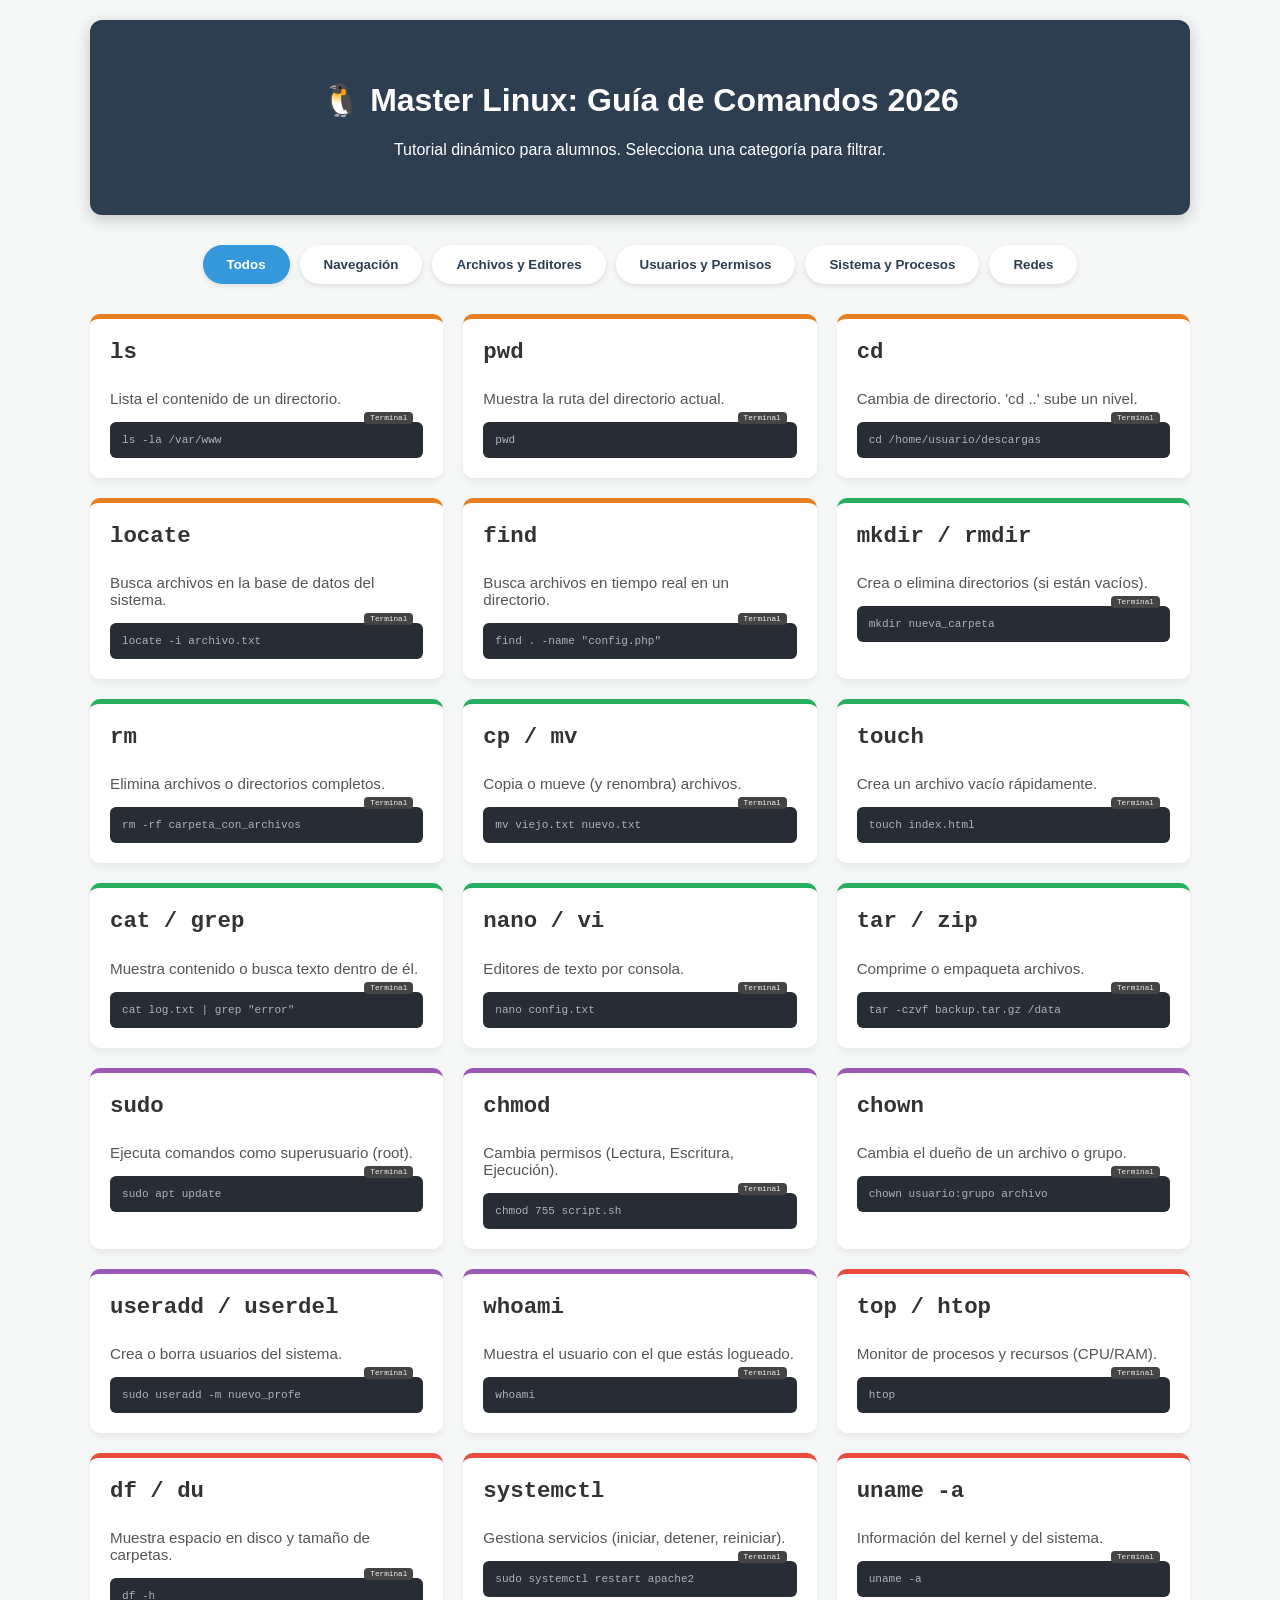
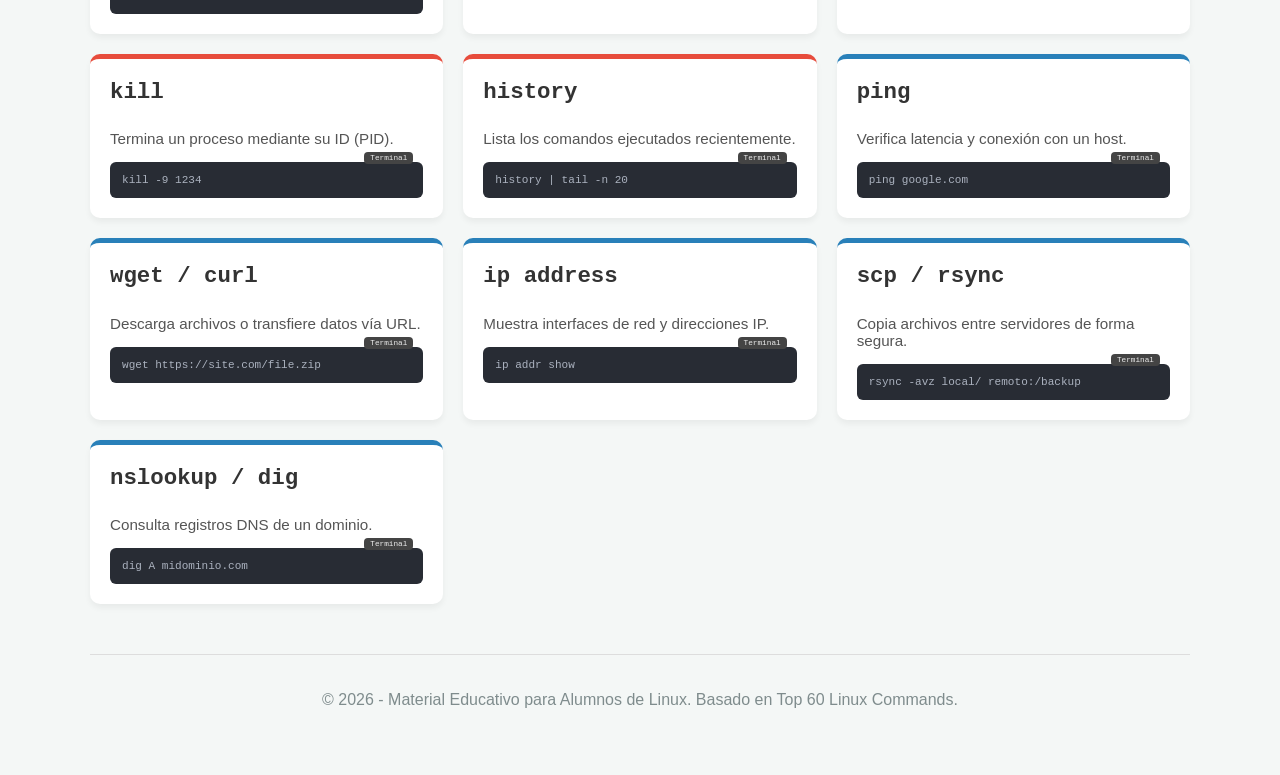
==== linux.html @ 154cc835 "subo manual de linux" ====
<!DOCTYPE html>
<html lang="es">
<head>
    <meta charset="UTF-8">
    <meta name="viewport" content="width=device-width, initial-scale=1.0">
    <title>Guía Completa: 60 Comandos Linux</title>
    <style>
        :root {
            --primary: #2c3e50;
            --accent: #3498db;
            --bg: #f4f7f6;
            --white: #ffffff;
            --code-bg: #282c34;
            --nav-color: #e67e22;
            --file-color: #27ae60;
            --user-color: #9b59b6;
            --sys-color: #e74c3c;
            --net-color: #2980b9;
        }

        body { font-family: 'Segoe UI', sans-serif; background-color: var(--bg); margin: 0; padding: 20px; color: #333; }
        .container { max-width: 1100px; margin: 0 auto; }
        
        header { 
            text-align: center; 
            padding: 40px 20px; 
            background: var(--primary); 
            color: white; 
            border-radius: 12px; 
            margin-bottom: 30px;
            box-shadow: 0 4px 15px rgba(0,0,0,0.2);
        }

        /* Navegación de Filtros */
        .category-nav { 
            display: flex; 
            flex-wrap: wrap; 
            gap: 10px; 
            justify-content: center; 
            margin-bottom: 30px; 
            position: sticky;
            top: 10px;
            z-index: 100;
        }
        
        .btn-tab {
            padding: 12px 24px;
            border: none;
            background: white;
            color: var(--primary);
            border-radius: 50px;
            cursor: pointer;
            font-weight: bold;
            box-shadow: 0 2px 5px rgba(0,0,0,0.1);
            transition: all 0.3s ease;
        }

        .btn-tab:hover { transform: translateY(-2px); box-shadow: 0 4px 8px rgba(0,0,0,0.15); }
        .btn-tab.active { background: var(--accent); color: white; }

        /* Grid de Comandos */
        .command-grid { 
            display: grid; 
            grid-template-columns: repeat(auto-fill, minmax(320px, 1fr)); 
            gap: 20px; 
        }
        
        .command-card {
            background: white;
            padding: 20px;
            border-radius: 10px;
            box-shadow: 0 4px 6px rgba(0,0,0,0.05);
            transition: all 0.3s ease;
            display: flex;
            flex-direction: column;
            border-top: 5px solid #ccc;
        }

        /* Colores por categoría */
        .command-card.nav { border-top-color: var(--nav-color); }
        .command-card.file { border-top-color: var(--file-color); }
        .command-card.user { border-top-color: var(--user-color); }
        .command-card.sys { border-top-color: var(--sys-color); }
        .command-card.net { border-top-color: var(--net-color); }

        .command-card h3 { margin: 0 0 10px 0; font-family: 'Courier New', monospace; font-size: 1.4em; }
        .desc { font-size: 0.95em; margin-bottom: 15px; color: #555; }
        .syntax { background: var(--code-bg); color: #abb2bf; padding: 12px; border-radius: 6px; font-size: 0.85em; font-family: monospace; position: relative; }
        .syntax::before { content: "Terminal"; position: absolute; top: -10px; right: 10px; background: #444; color: #eee; font-size: 0.7em; padding: 2px 6px; border-radius: 4px; }
        
        footer { text-align: center; margin-top: 50px; padding: 20px; color: #7f8c8d; border-top: 1px solid #ddd; }
    </style>
</head>
<body>

<div class="container">
    <header>
        <h1>🐧 Master Linux: Guía de Comandos 2026</h1>
        <p>Tutorial dinámico para alumnos. Selecciona una categoría para filtrar.</p>
    </header>

    <div class="category-nav" id="filter-buttons">
        <button class="btn-tab active" onclick="filterSelection('all')">Todos</button>
        <button class="btn-tab" onclick="filterSelection('nav')">Navegación</button>
        <button class="btn-tab" onclick="filterSelection('file')">Archivos y Editores</button>
        <button class="btn-tab" onclick="filterSelection('user')">Usuarios y Permisos</button>
        <button class="btn-tab" onclick="filterSelection('sys')">Sistema y Procesos</button>
        <button class="btn-tab" onclick="filterSelection('net')">Redes</button>
    </div>

    <div class="command-grid" id="commands">
        <div class="command-card nav">
            <h3>ls</h3>
            <p class="desc">Lista el contenido de un directorio.</p>
            <div class="syntax">ls -la /var/www</div>
        </div>
        <div class="command-card nav">
            <h3>pwd</h3>
            <p class="desc">Muestra la ruta del directorio actual.</p>
            <div class="syntax">pwd</div>
        </div>
        <div class="command-card nav">
            <h3>cd</h3>
            <p class="desc">Cambia de directorio. 'cd ..' sube un nivel.</p>
            <div class="syntax">cd /home/usuario/descargas</div>
        </div>
        <div class="command-card nav">
            <h3>locate</h3>
            <p class="desc">Busca archivos en la base de datos del sistema.</p>
            <div class="syntax">locate -i archivo.txt</div>
        </div>
        <div class="command-card nav">
            <h3>find</h3>
            <p class="desc">Busca archivos en tiempo real en un directorio.</p>
            <div class="syntax">find . -name "config.php"</div>
        </div>

        <div class="command-card file">
            <h3>mkdir / rmdir</h3>
            <p class="desc">Crea o elimina directorios (si están vacíos).</p>
            <div class="syntax">mkdir nueva_carpeta</div>
        </div>
        <div class="command-card file">
            <h3>rm</h3>
            <p class="desc">Elimina archivos o directorios completos.</p>
            <div class="syntax">rm -rf carpeta_con_archivos</div>
        </div>
        <div class="command-card file">
            <h3>cp / mv</h3>
            <p class="desc">Copia o mueve (y renombra) archivos.</p>
            <div class="syntax">mv viejo.txt nuevo.txt</div>
        </div>
        <div class="command-card file">
            <h3>touch</h3>
            <p class="desc">Crea un archivo vacío rápidamente.</p>
            <div class="syntax">touch index.html</div>
        </div>
        <div class="command-card file">
            <h3>cat / grep</h3>
            <p class="desc">Muestra contenido o busca texto dentro de él.</p>
            <div class="syntax">cat log.txt | grep "error"</div>
        </div>
        <div class="command-card file">
            <h3>nano / vi</h3>
            <p class="desc">Editores de texto por consola.</p>
            <div class="syntax">nano config.txt</div>
        </div>
        <div class="command-card file">
            <h3>tar / zip</h3>
            <p class="desc">Comprime o empaqueta archivos.</p>
            <div class="syntax">tar -czvf backup.tar.gz /data</div>
        </div>

        <div class="command-card user">
            <h3>sudo</h3>
            <p class="desc">Ejecuta comandos como superusuario (root).</p>
            <div class="syntax">sudo apt update</div>
        </div>
        <div class="command-card user">
            <h3>chmod</h3>
            <p class="desc">Cambia permisos (Lectura, Escritura, Ejecución).</p>
            <div class="syntax">chmod 755 script.sh</div>
        </div>
        <div class="command-card user">
            <h3>chown</h3>
            <p class="desc">Cambia el dueño de un archivo o grupo.</p>
            <div class="syntax">chown usuario:grupo archivo</div>
        </div>
        <div class="command-card user">
            <h3>useradd / userdel</h3>
            <p class="desc">Crea o borra usuarios del sistema.</p>
            <div class="syntax">sudo useradd -m nuevo_profe</div>
        </div>
        <div class="command-card user">
            <h3>whoami</h3>
            <p class="desc">Muestra el usuario con el que estás logueado.</p>
            <div class="syntax">whoami</div>
        </div>

        <div class="command-card sys">
            <h3>top / htop</h3>
            <p class="desc">Monitor de procesos y recursos (CPU/RAM).</p>
            <div class="syntax">htop</div>
        </div>
        <div class="command-card sys">
            <h3>df / du</h3>
            <p class="desc">Muestra espacio en disco y tamaño de carpetas.</p>
            <div class="syntax">df -h</div>
        </div>
        <div class="command-card sys">
            <h3>systemctl</h3>
            <p class="desc">Gestiona servicios (iniciar, detener, reiniciar).</p>
            <div class="syntax">sudo systemctl restart apache2</div>
        </div>
        <div class="command-card sys">
            <h3>uname -a</h3>
            <p class="desc">Información del kernel y del sistema.</p>
            <div class="syntax">uname -a</div>
        </div>
        <div class="command-card sys">
            <h3>kill</h3>
            <p class="desc">Termina un proceso mediante su ID (PID).</p>
            <div class="syntax">kill -9 1234</div>
        </div>
        <div class="command-card sys">
            <h3>history</h3>
            <p class="desc">Lista los comandos ejecutados recientemente.</p>
            <div class="syntax">history | tail -n 20</div>
        </div>

        <div class="command-card net">
            <h3>ping</h3>
            <p class="desc">Verifica latencia y conexión con un host.</p>
            <div class="syntax">ping google.com</div>
        </div>
        <div class="command-card net">
            <h3>wget / curl</h3>
            <p class="desc">Descarga archivos o transfiere datos vía URL.</p>
            <div class="syntax">wget https://site.com/file.zip</div>
        </div>
        <div class="command-card net">
            <h3>ip address</h3>
            <p class="desc">Muestra interfaces de red y direcciones IP.</p>
            <div class="syntax">ip addr show</div>
        </div>
        <div class="command-card net">
            <h3>scp / rsync</h3>
            <p class="desc">Copia archivos entre servidores de forma segura.</p>
            <div class="syntax">rsync -avz local/ remoto:/backup</div>
        </div>
        <div class="command-card net">
            <h3>nslookup / dig</h3>
            <p class="desc">Consulta registros DNS de un dominio.</p>
            <div class="syntax">dig A midominio.com</div>
        </div>
    </div>

    <footer>
        <p>&copy; 2026 - Material Educativo para Alumnos de Linux. Basado en Top 60 Linux Commands.</p>
    </footer>
</div>

<script>
    function filterSelection(category) {
        const cards = document.getElementsByClassName("command-card");
        const buttons = document.getElementsByClassName("btn-tab");
        
        // Actualizar botón activo
        for (let btn of buttons) {
            btn.classList.remove("active");
            // Comprobación simple para asignar 'active'
            if (category === 'all' && btn.innerText === 'Todos') btn.classList.add("active");
            if (btn.getAttribute('onclick').includes(category)) btn.classList.add("active");
        }

        // Filtrar tarjetas con animación suave
        for (let card of cards) {
            if (category === "all" || card.classList.contains(category)) {
                card.style.display = "flex";
                setTimeout(() => { card.style.opacity = "1"; }, 10);
            } else {
                card.style.opacity = "0";
                card.style.display = "none";
            }
        }
    }
</script>

</body>
</html>
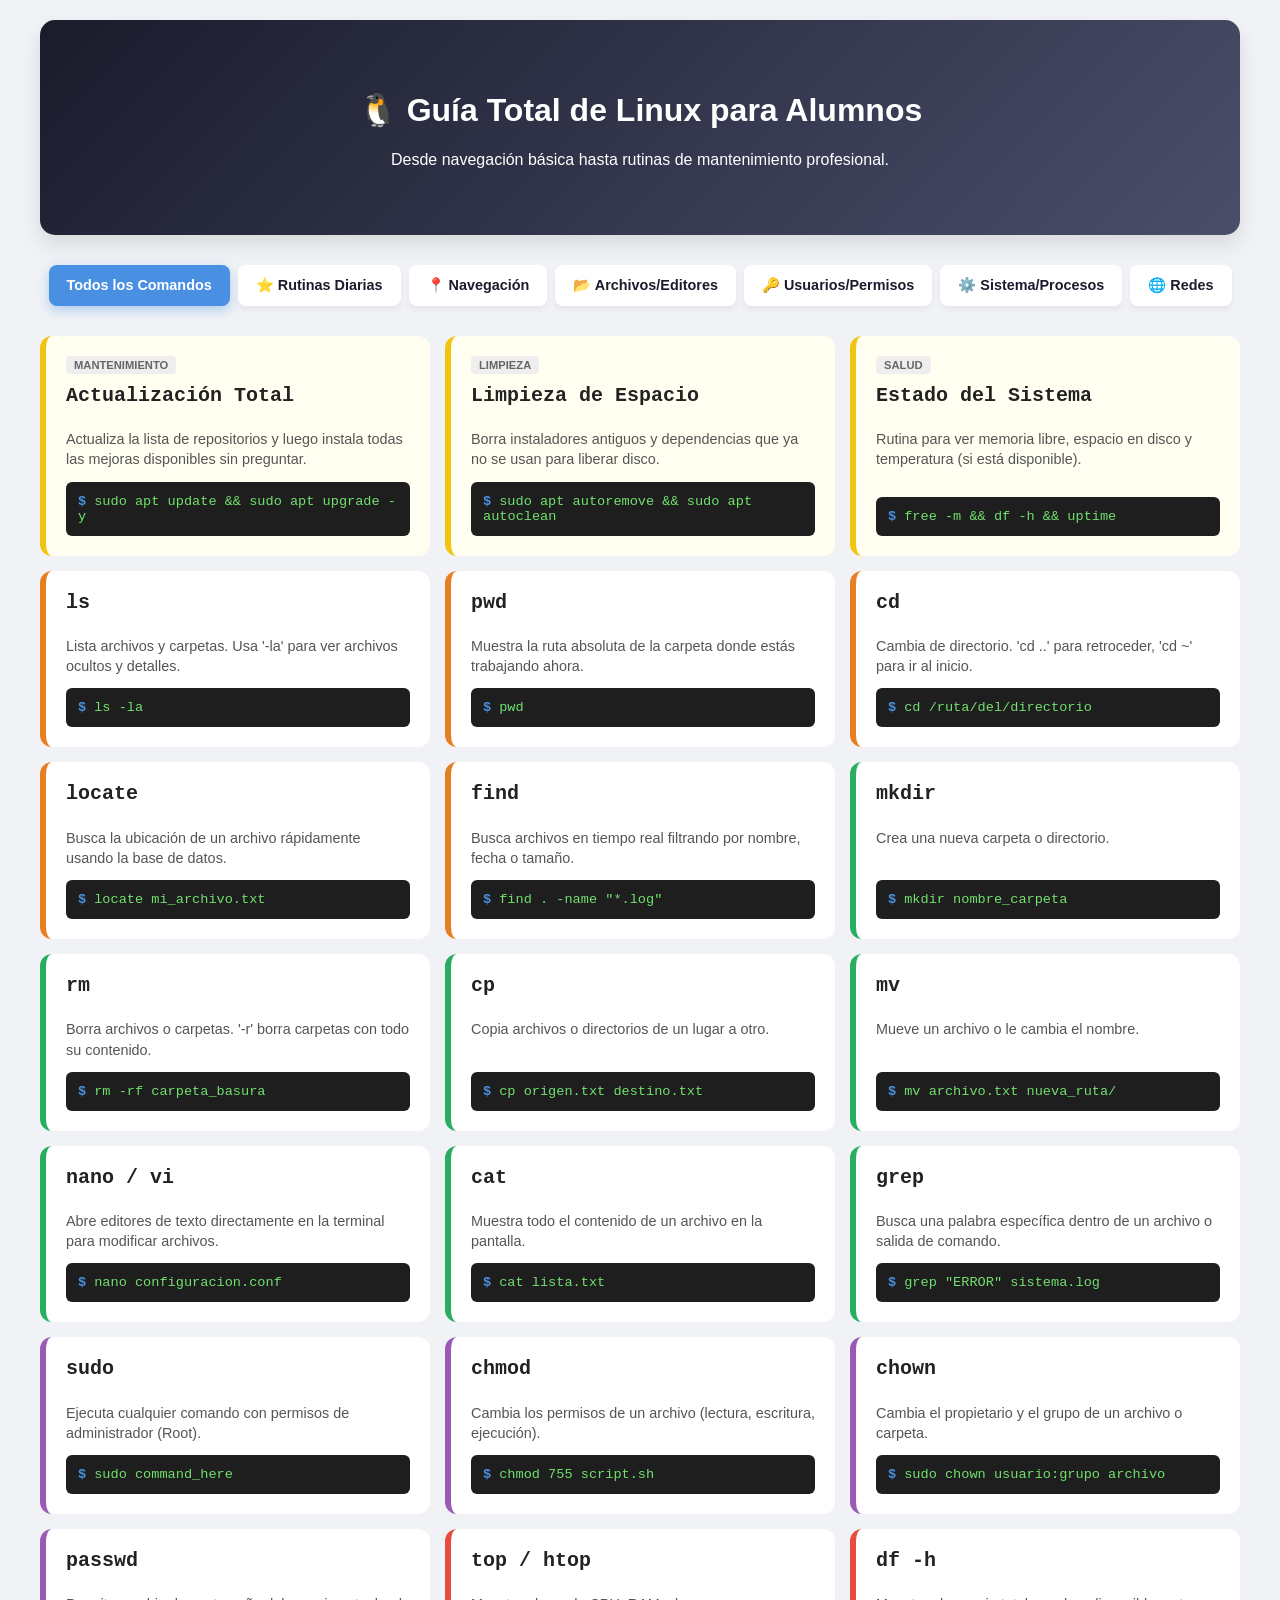
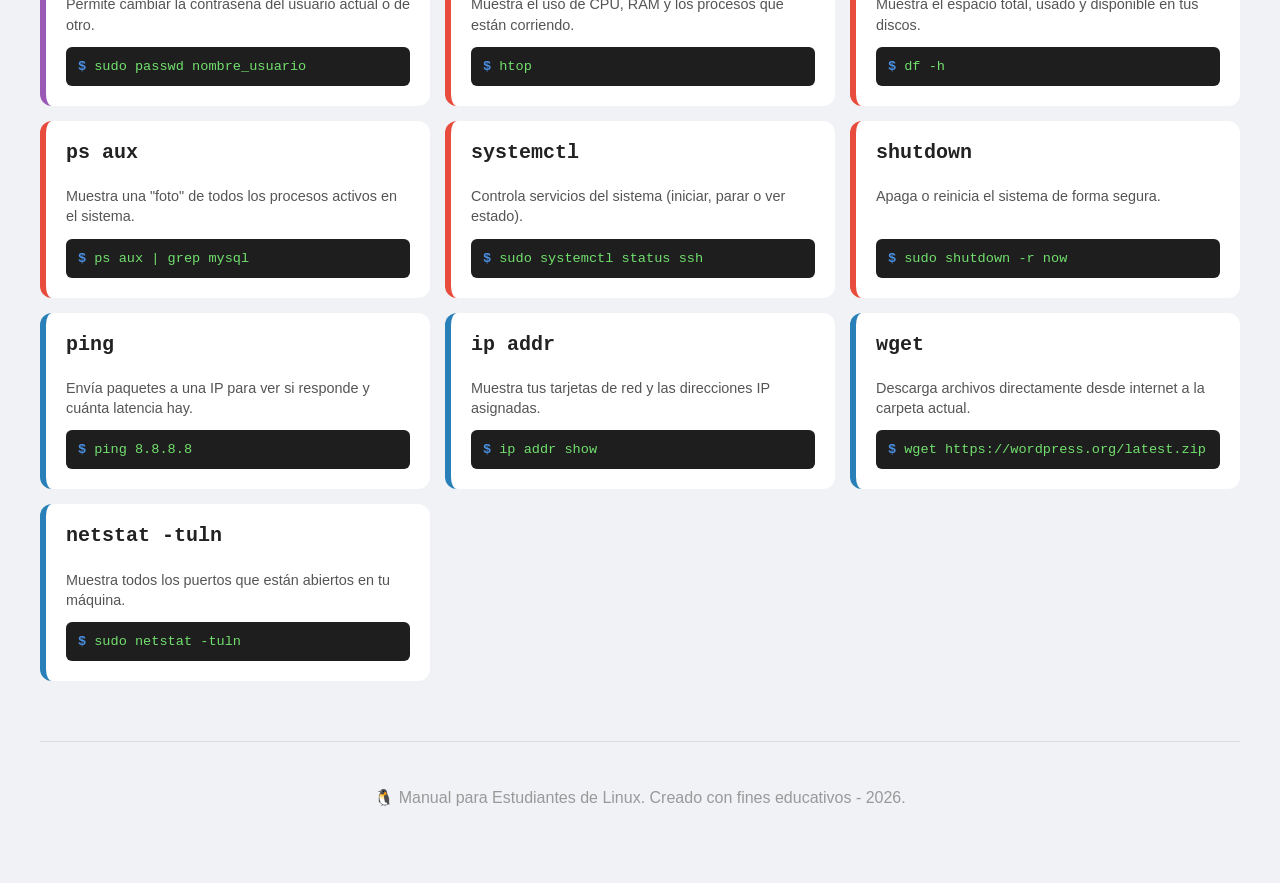
==== commit 1e0199e8: "agrego tutorial de linux" ====
--- a/linux.html
+++ b/linux.html
@@ -3,260 +3,245 @@
 <head>
     <meta charset="UTF-8">
     <meta name="viewport" content="width=device-width, initial-scale=1.0">
-    <title>Guía Completa: 60 Comandos Linux</title>
+    <title>Manual Maestro Linux 2026</title>
     <style>
         :root {
-            --primary: #2c3e50;
-            --accent: #3498db;
-            --bg: #f4f7f6;
+            --primary: #1a1c2c;
+            --accent: #4a90e2;
+            --bg: #f0f2f5;
             --white: #ffffff;
-            --code-bg: #282c34;
+            --code-bg: #1e1e1e;
             --nav-color: #e67e22;
             --file-color: #27ae60;
             --user-color: #9b59b6;
             --sys-color: #e74c3c;
             --net-color: #2980b9;
-        }
-
-        body { font-family: 'Segoe UI', sans-serif; background-color: var(--bg); margin: 0; padding: 20px; color: #333; }
-        .container { max-width: 1100px; margin: 0 auto; }
+            --routine-color: #f1c40f;
+        }
+
+        body { font-family: 'Segoe UI', Roboto, Helvetica, Arial, sans-serif; background-color: var(--bg); margin: 0; padding: 20px; color: #333; }
+        .container { max-width: 1200px; margin: 0 auto; }
         
         header { 
-            text-align: center; 
-            padding: 40px 20px; 
-            background: var(--primary); 
-            color: white; 
-            border-radius: 12px; 
-            margin-bottom: 30px;
-            box-shadow: 0 4px 15px rgba(0,0,0,0.2);
-        }
-
-        /* Navegación de Filtros */
+            text-align: center; padding: 50px 20px; background: linear-gradient(135deg, var(--primary), #4a4e69); 
+            color: white; border-radius: 15px; margin-bottom: 30px; box-shadow: 0 10px 20px rgba(0,0,0,0.1);
+        }
+
         .category-nav { 
-            display: flex; 
-            flex-wrap: wrap; 
-            gap: 10px; 
-            justify-content: center; 
-            margin-bottom: 30px; 
-            position: sticky;
-            top: 10px;
-            z-index: 100;
+            display: flex; flex-wrap: wrap; gap: 8px; justify-content: center; 
+            margin-bottom: 30px; position: sticky; top: 15px; z-index: 1000;
         }
         
         .btn-tab {
-            padding: 12px 24px;
-            border: none;
-            background: white;
-            color: var(--primary);
-            border-radius: 50px;
-            cursor: pointer;
-            font-weight: bold;
-            box-shadow: 0 2px 5px rgba(0,0,0,0.1);
-            transition: all 0.3s ease;
-        }
-
-        .btn-tab:hover { transform: translateY(-2px); box-shadow: 0 4px 8px rgba(0,0,0,0.15); }
-        .btn-tab.active { background: var(--accent); color: white; }
-
-        /* Grid de Comandos */
-        .command-grid { 
-            display: grid; 
-            grid-template-columns: repeat(auto-fill, minmax(320px, 1fr)); 
-            gap: 20px; 
-        }
+            padding: 12px 18px; border: none; background: var(--white); color: var(--primary); 
+            border-radius: 8px; cursor: pointer; font-weight: 600; box-shadow: 0 4px 6px rgba(0,0,0,0.05); 
+            transition: all 0.2s ease; font-size: 0.9em;
+        }
+
+        .btn-tab:hover { background: #eee; transform: translateY(-2px); }
+        .btn-tab.active { background: var(--accent); color: white; box-shadow: 0 4px 12px rgba(74, 144, 226, 0.4); }
+
+        .command-grid { display: grid; grid-template-columns: repeat(auto-fill, minmax(300px, 1fr)); gap: 15px; }
         
         .command-card {
-            background: white;
-            padding: 20px;
-            border-radius: 10px;
-            box-shadow: 0 4px 6px rgba(0,0,0,0.05);
-            transition: all 0.3s ease;
-            display: flex;
-            flex-direction: column;
-            border-top: 5px solid #ccc;
-        }
-
-        /* Colores por categoría */
-        .command-card.nav { border-top-color: var(--nav-color); }
-        .command-card.file { border-top-color: var(--file-color); }
-        .command-card.user { border-top-color: var(--user-color); }
-        .command-card.sys { border-top-color: var(--sys-color); }
-        .command-card.net { border-top-color: var(--net-color); }
-
-        .command-card h3 { margin: 0 0 10px 0; font-family: 'Courier New', monospace; font-size: 1.4em; }
-        .desc { font-size: 0.95em; margin-bottom: 15px; color: #555; }
-        .syntax { background: var(--code-bg); color: #abb2bf; padding: 12px; border-radius: 6px; font-size: 0.85em; font-family: monospace; position: relative; }
-        .syntax::before { content: "Terminal"; position: absolute; top: -10px; right: 10px; background: #444; color: #eee; font-size: 0.7em; padding: 2px 6px; border-radius: 4px; }
-        
-        footer { text-align: center; margin-top: 50px; padding: 20px; color: #7f8c8d; border-top: 1px solid #ddd; }
+            background: var(--white); padding: 20px; border-radius: 12px; border-left: 6px solid #ccc;
+            display: flex; flex-direction: column; transition: all 0.3s ease; opacity: 1;
+        }
+
+        /* Colores por Categoría */
+        .command-card.nav { border-left-color: var(--nav-color); }
+        .command-card.file { border-left-color: var(--file-color); }
+        .command-card.user { border-left-color: var(--user-color); }
+        .command-card.sys { border-left-color: var(--sys-color); }
+        .command-card.net { border-left-color: var(--net-color); }
+        .command-card.routine { border-left-color: var(--routine-color); background: #fffef0; }
+
+        .badge { align-self: flex-start; padding: 3px 8px; border-radius: 4px; font-size: 0.7em; font-weight: bold; text-transform: uppercase; margin-bottom: 10px; background: #eee; color: #666; }
+        
+        .command-card h3 { margin: 0 0 8px 0; font-family: 'Consolas', monospace; color: #222; font-size: 1.25em; }
+        .desc { font-size: 0.9em; line-height: 1.4; margin-bottom: 12px; color: #555; flex-grow: 1; }
+        
+        .syntax { background: var(--code-bg); color: #71e06d; padding: 12px; border-radius: 6px; font-size: 0.85em; font-family: 'Courier New', monospace; position: relative; overflow-x: auto; }
+        .syntax::before { content: "$"; margin-right: 8px; color: #4a90e2; font-weight: bold; }
+
+        footer { text-align: center; margin-top: 60px; padding: 30px; color: #999; border-top: 1px solid #ddd; }
     </style>
 </head>
 <body>
 
 <div class="container">
     <header>
-        <h1>🐧 Master Linux: Guía de Comandos 2026</h1>
-        <p>Tutorial dinámico para alumnos. Selecciona una categoría para filtrar.</p>
+        <h1>🐧 Guía Total de Linux para Alumnos</h1>
+        <p>Desde navegación básica hasta rutinas de mantenimiento profesional.</p>
     </header>
 
-    <div class="category-nav" id="filter-buttons">
-        <button class="btn-tab active" onclick="filterSelection('all')">Todos</button>
-        <button class="btn-tab" onclick="filterSelection('nav')">Navegación</button>
-        <button class="btn-tab" onclick="filterSelection('file')">Archivos y Editores</button>
-        <button class="btn-tab" onclick="filterSelection('user')">Usuarios y Permisos</button>
-        <button class="btn-tab" onclick="filterSelection('sys')">Sistema y Procesos</button>
-        <button class="btn-tab" onclick="filterSelection('net')">Redes</button>
+    <nav class="category-nav">
+        <button class="btn-tab active" onclick="filterSelection('all')">Todos los Comandos</button>
+        <button class="btn-tab" onclick="filterSelection('routine')">⭐ Rutinas Diarias</button>
+        <button class="btn-tab" onclick="filterSelection('nav')">📍 Navegación</button>
+        <button class="btn-tab" onclick="filterSelection('file')">📂 Archivos/Editores</button>
+        <button class="btn-tab" onclick="filterSelection('user')">🔑 Usuarios/Permisos</button>
+        <button class="btn-tab" onclick="filterSelection('sys')">⚙️ Sistema/Procesos</button>
+        <button class="btn-tab" onclick="filterSelection('net')">🌐 Redes</button>
+    </nav>
+
+    <div class="command-grid" id="mainGrid">
+        
+        <div class="command-card routine">
+            <span class="badge">Mantenimiento</span>
+            <h3>Actualización Total</h3>
+            <p class="desc">Actualiza la lista de repositorios y luego instala todas las mejoras disponibles sin preguntar.</p>
+            <div class="syntax">sudo apt update && sudo apt upgrade -y</div>
+        </div>
+
+        <div class="command-card routine">
+            <span class="badge">Limpieza</span>
+            <h3>Limpieza de Espacio</h3>
+            <p class="desc">Borra instaladores antiguos y dependencias que ya no se usan para liberar disco.</p>
+            <div class="syntax">sudo apt autoremove && sudo apt autoclean</div>
+        </div>
+
+        <div class="command-card routine">
+            <span class="badge">Salud</span>
+            <h3>Estado del Sistema</h3>
+            <p class="desc">Rutina para ver memoria libre, espacio en disco y temperatura (si está disponible).</p>
+            <div class="syntax">free -m && df -h && uptime</div>
+        </div>
+
+        <div class="command-card nav">
+            <h3>ls</h3>
+            <p class="desc">Lista archivos y carpetas. Usa '-la' para ver archivos ocultos y detalles.</p>
+            <div class="syntax">ls -la</div>
+        </div>
+        <div class="command-card nav">
+            <h3>pwd</h3>
+            <p class="desc">Muestra la ruta absoluta de la carpeta donde estás trabajando ahora.</p>
+            <div class="syntax">pwd</div>
+        </div>
+        <div class="command-card nav">
+            <h3>cd</h3>
+            <p class="desc">Cambia de directorio. 'cd ..' para retroceder, 'cd ~' para ir al inicio.</p>
+            <div class="syntax">cd /ruta/del/directorio</div>
+        </div>
+        <div class="command-card nav">
+            <h3>locate</h3>
+            <p class="desc">Busca la ubicación de un archivo rápidamente usando la base de datos.</p>
+            <div class="syntax">locate mi_archivo.txt</div>
+        </div>
+        <div class="command-card nav">
+            <h3>find</h3>
+            <p class="desc">Busca archivos en tiempo real filtrando por nombre, fecha o tamaño.</p>
+            <div class="syntax">find . -name "*.log"</div>
+        </div>
+
+        <div class="command-card file">
+            <h3>mkdir</h3>
+            <p class="desc">Crea una nueva carpeta o directorio.</p>
+            <div class="syntax">mkdir nombre_carpeta</div>
+        </div>
+        <div class="command-card file">
+            <h3>rm</h3>
+            <p class="desc">Borra archivos o carpetas. '-r' borra carpetas con todo su contenido.</p>
+            <div class="syntax">rm -rf carpeta_basura</div>
+        </div>
+        <div class="command-card file">
+            <h3>cp</h3>
+            <p class="desc">Copia archivos o directorios de un lugar a otro.</p>
+            <div class="syntax">cp origen.txt destino.txt</div>
+        </div>
+        <div class="command-card file">
+            <h3>mv</h3>
+            <p class="desc">Mueve un archivo o le cambia el nombre.</p>
+            <div class="syntax">mv archivo.txt nueva_ruta/</div>
+        </div>
+        <div class="command-card file">
+            <h3>nano / vi</h3>
+            <p class="desc">Abre editores de texto directamente en la terminal para modificar archivos.</p>
+            <div class="syntax">nano configuracion.conf</div>
+        </div>
+        <div class="command-card file">
+            <h3>cat</h3>
+            <p class="desc">Muestra todo el contenido de un archivo en la pantalla.</p>
+            <div class="syntax">cat lista.txt</div>
+        </div>
+        <div class="command-card file">
+            <h3>grep</h3>
+            <p class="desc">Busca una palabra específica dentro de un archivo o salida de comando.</p>
+            <div class="syntax">grep "ERROR" sistema.log</div>
+        </div>
+
+        <div class="command-card user">
+            <h3>sudo</h3>
+            <p class="desc">Ejecuta cualquier comando con permisos de administrador (Root).</p>
+            <div class="syntax">sudo command_here</div>
+        </div>
+        <div class="command-card user">
+            <h3>chmod</h3>
+            <p class="desc">Cambia los permisos de un archivo (lectura, escritura, ejecución).</p>
+            <div class="syntax">chmod 755 script.sh</div>
+        </div>
+        <div class="command-card user">
+            <h3>chown</h3>
+            <p class="desc">Cambia el propietario y el grupo de un archivo o carpeta.</p>
+            <div class="syntax">sudo chown usuario:grupo archivo</div>
+        </div>
+        <div class="command-card user">
+            <h3>passwd</h3>
+            <p class="desc">Permite cambiar la contraseña del usuario actual o de otro.</p>
+            <div class="syntax">sudo passwd nombre_usuario</div>
+        </div>
+
+        <div class="command-card sys">
+            <h3>top / htop</h3>
+            <p class="desc">Muestra el uso de CPU, RAM y los procesos que están corriendo.</p>
+            <div class="syntax">htop</div>
+        </div>
+        <div class="command-card sys">
+            <h3>df -h</h3>
+            <p class="desc">Muestra el espacio total, usado y disponible en tus discos.</p>
+            <div class="syntax">df -h</div>
+        </div>
+        <div class="command-card sys">
+            <h3>ps aux</h3>
+            <p class="desc">Muestra una "foto" de todos los procesos activos en el sistema.</p>
+            <div class="syntax">ps aux | grep mysql</div>
+        </div>
+        <div class="command-card sys">
+            <h3>systemctl</h3>
+            <p class="desc">Controla servicios del sistema (iniciar, parar o ver estado).</p>
+            <div class="syntax">sudo systemctl status ssh</div>
+        </div>
+        <div class="command-card sys">
+            <h3>shutdown</h3>
+            <p class="desc">Apaga o reinicia el sistema de forma segura.</p>
+            <div class="syntax">sudo shutdown -r now</div>
+        </div>
+
+        <div class="command-card net">
+            <h3>ping</h3>
+            <p class="desc">Envía paquetes a una IP para ver si responde y cuánta latencia hay.</p>
+            <div class="syntax">ping 8.8.8.8</div>
+        </div>
+        <div class="command-card net">
+            <h3>ip addr</h3>
+            <p class="desc">Muestra tus tarjetas de red y las direcciones IP asignadas.</p>
+            <div class="syntax">ip addr show</div>
+        </div>
+        <div class="command-card net">
+            <h3>wget</h3>
+            <p class="desc">Descarga archivos directamente desde internet a la carpeta actual.</p>
+            <div class="syntax">wget https://wordpress.org/latest.zip</div>
+        </div>
+        <div class="command-card net">
+            <h3>netstat -tuln</h3>
+            <p class="desc">Muestra todos los puertos que están abiertos en tu máquina.</p>
+            <div class="syntax">sudo netstat -tuln</div>
+        </div>
+
     </div>
 
-    <div class="command-grid" id="commands">
-        <div class="command-card nav">
-            <h3>ls</h3>
-            <p class="desc">Lista el contenido de un directorio.</p>
-            <div class="syntax">ls -la /var/www</div>
-        </div>
-        <div class="command-card nav">
-            <h3>pwd</h3>
-            <p class="desc">Muestra la ruta del directorio actual.</p>
-            <div class="syntax">pwd</div>
-        </div>
-        <div class="command-card nav">
-            <h3>cd</h3>
-            <p class="desc">Cambia de directorio. 'cd ..' sube un nivel.</p>
-            <div class="syntax">cd /home/usuario/descargas</div>
-        </div>
-        <div class="command-card nav">
-            <h3>locate</h3>
-            <p class="desc">Busca archivos en la base de datos del sistema.</p>
-            <div class="syntax">locate -i archivo.txt</div>
-        </div>
-        <div class="command-card nav">
-            <h3>find</h3>
-            <p class="desc">Busca archivos en tiempo real en un directorio.</p>
-            <div class="syntax">find . -name "config.php"</div>
-        </div>
-
-        <div class="command-card file">
-            <h3>mkdir / rmdir</h3>
-            <p class="desc">Crea o elimina directorios (si están vacíos).</p>
-            <div class="syntax">mkdir nueva_carpeta</div>
-        </div>
-        <div class="command-card file">
-            <h3>rm</h3>
-            <p class="desc">Elimina archivos o directorios completos.</p>
-            <div class="syntax">rm -rf carpeta_con_archivos</div>
-        </div>
-        <div class="command-card file">
-            <h3>cp / mv</h3>
-            <p class="desc">Copia o mueve (y renombra) archivos.</p>
-            <div class="syntax">mv viejo.txt nuevo.txt</div>
-        </div>
-        <div class="command-card file">
-            <h3>touch</h3>
-            <p class="desc">Crea un archivo vacío rápidamente.</p>
-            <div class="syntax">touch index.html</div>
-        </div>
-        <div class="command-card file">
-            <h3>cat / grep</h3>
-            <p class="desc">Muestra contenido o busca texto dentro de él.</p>
-            <div class="syntax">cat log.txt | grep "error"</div>
-        </div>
-        <div class="command-card file">
-            <h3>nano / vi</h3>
-            <p class="desc">Editores de texto por consola.</p>
-            <div class="syntax">nano config.txt</div>
-        </div>
-        <div class="command-card file">
-            <h3>tar / zip</h3>
-            <p class="desc">Comprime o empaqueta archivos.</p>
-            <div class="syntax">tar -czvf backup.tar.gz /data</div>
-        </div>
-
-        <div class="command-card user">
-            <h3>sudo</h3>
-            <p class="desc">Ejecuta comandos como superusuario (root).</p>
-            <div class="syntax">sudo apt update</div>
-        </div>
-        <div class="command-card user">
-            <h3>chmod</h3>
-            <p class="desc">Cambia permisos (Lectura, Escritura, Ejecución).</p>
-            <div class="syntax">chmod 755 script.sh</div>
-        </div>
-        <div class="command-card user">
-            <h3>chown</h3>
-            <p class="desc">Cambia el dueño de un archivo o grupo.</p>
-            <div class="syntax">chown usuario:grupo archivo</div>
-        </div>
-        <div class="command-card user">
-            <h3>useradd / userdel</h3>
-            <p class="desc">Crea o borra usuarios del sistema.</p>
-            <div class="syntax">sudo useradd -m nuevo_profe</div>
-        </div>
-        <div class="command-card user">
-            <h3>whoami</h3>
-            <p class="desc">Muestra el usuario con el que estás logueado.</p>
-            <div class="syntax">whoami</div>
-        </div>
-
-        <div class="command-card sys">
-            <h3>top / htop</h3>
-            <p class="desc">Monitor de procesos y recursos (CPU/RAM).</p>
-            <div class="syntax">htop</div>
-        </div>
-        <div class="command-card sys">
-            <h3>df / du</h3>
-            <p class="desc">Muestra espacio en disco y tamaño de carpetas.</p>
-            <div class="syntax">df -h</div>
-        </div>
-        <div class="command-card sys">
-            <h3>systemctl</h3>
-            <p class="desc">Gestiona servicios (iniciar, detener, reiniciar).</p>
-            <div class="syntax">sudo systemctl restart apache2</div>
-        </div>
-        <div class="command-card sys">
-            <h3>uname -a</h3>
-            <p class="desc">Información del kernel y del sistema.</p>
-            <div class="syntax">uname -a</div>
-        </div>
-        <div class="command-card sys">
-            <h3>kill</h3>
-            <p class="desc">Termina un proceso mediante su ID (PID).</p>
-            <div class="syntax">kill -9 1234</div>
-        </div>
-        <div class="command-card sys">
-            <h3>history</h3>
-            <p class="desc">Lista los comandos ejecutados recientemente.</p>
-            <div class="syntax">history | tail -n 20</div>
-        </div>
-
-        <div class="command-card net">
-            <h3>ping</h3>
-            <p class="desc">Verifica latencia y conexión con un host.</p>
-            <div class="syntax">ping google.com</div>
-        </div>
-        <div class="command-card net">
-            <h3>wget / curl</h3>
-            <p class="desc">Descarga archivos o transfiere datos vía URL.</p>
-            <div class="syntax">wget https://site.com/file.zip</div>
-        </div>
-        <div class="command-card net">
-            <h3>ip address</h3>
-            <p class="desc">Muestra interfaces de red y direcciones IP.</p>
-            <div class="syntax">ip addr show</div>
-        </div>
-        <div class="command-card net">
-            <h3>scp / rsync</h3>
-            <p class="desc">Copia archivos entre servidores de forma segura.</p>
-            <div class="syntax">rsync -avz local/ remoto:/backup</div>
-        </div>
-        <div class="command-card net">
-            <h3>nslookup / dig</h3>
-            <p class="desc">Consulta registros DNS de un dominio.</p>
-            <div class="syntax">dig A midominio.com</div>
-        </div>
-    </div>
-
     <footer>
-        <p>&copy; 2026 - Material Educativo para Alumnos de Linux. Basado en Top 60 Linux Commands.</p>
+        <p>🐧 Manual para Estudiantes de Linux. Creado con fines educativos - 2026.</p>
     </footer>
 </div>
 
@@ -265,22 +250,27 @@
         const cards = document.getElementsByClassName("command-card");
         const buttons = document.getElementsByClassName("btn-tab");
         
-        // Actualizar botón activo
+        // Actualizar UI de botones
         for (let btn of buttons) {
             btn.classList.remove("active");
-            // Comprobación simple para asignar 'active'
-            if (category === 'all' && btn.innerText === 'Todos') btn.classList.add("active");
-            if (btn.getAttribute('onclick').includes(category)) btn.classList.add("active");
-        }
-
-        // Filtrar tarjetas con animación suave
+            if (btn.getAttribute('onclick').includes(category)) {
+                btn.classList.add("active");
+            }
+        }
+
+        // Aplicar filtro
         for (let card of cards) {
-            if (category === "all" || card.classList.contains(category)) {
+            if (category === "all") {
                 card.style.display = "flex";
-                setTimeout(() => { card.style.opacity = "1"; }, 10);
+                setTimeout(() => card.style.opacity = "1", 10);
             } else {
-                card.style.opacity = "0";
-                card.style.display = "none";
+                if (card.classList.contains(category)) {
+                    card.style.display = "flex";
+                    setTimeout(() => card.style.opacity = "1", 10);
+                } else {
+                    card.style.opacity = "0";
+                    card.style.display = "none";
+                }
             }
         }
     }
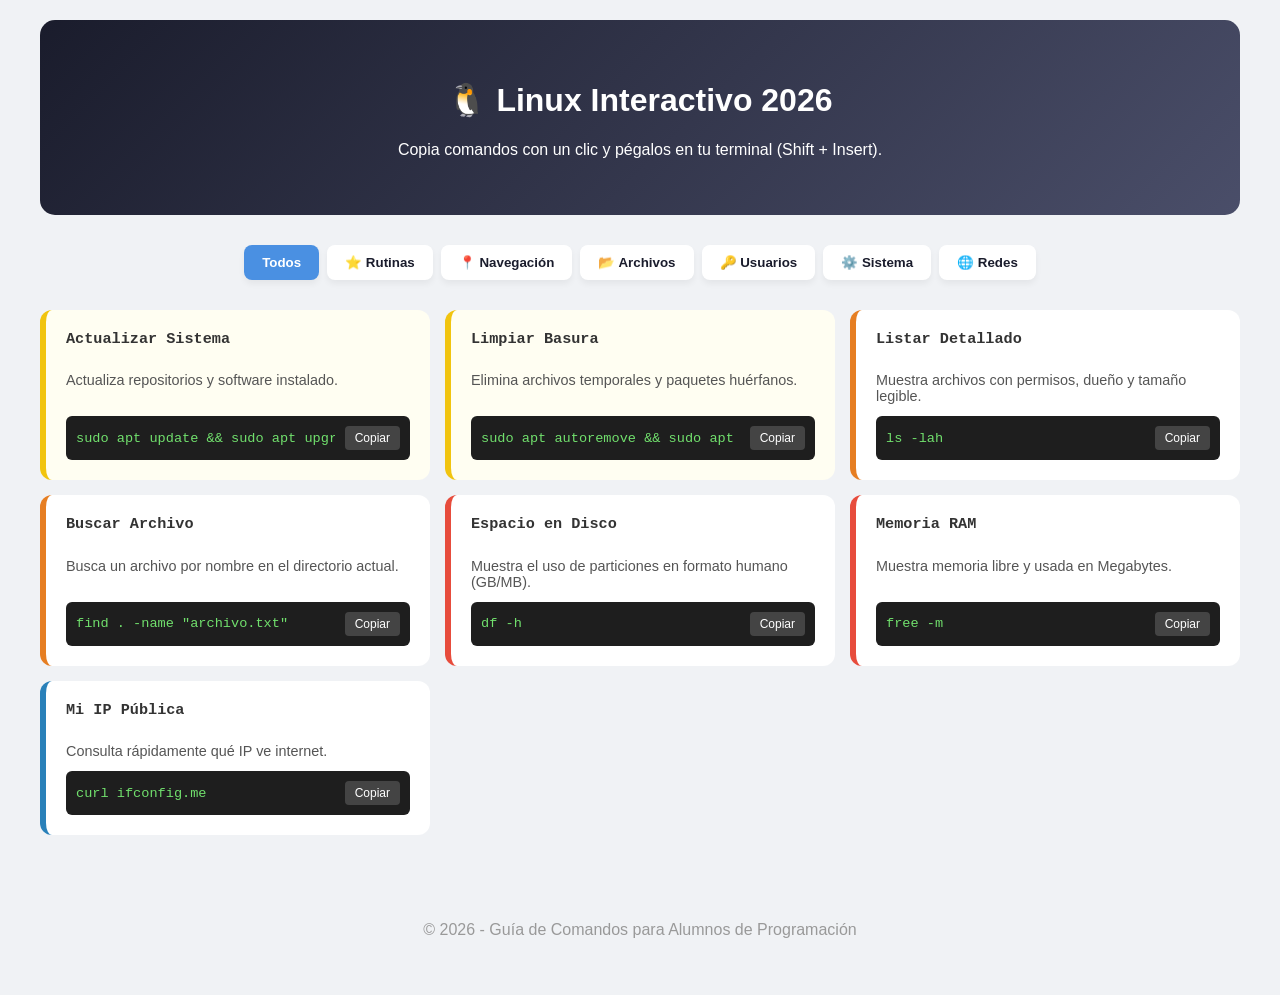
==== commit 81545163: "agrego tutorial de linux" ====
--- a/linux.html
+++ b/linux.html
@@ -3,7 +3,7 @@
 <head>
     <meta charset="UTF-8">
     <meta name="viewport" content="width=device-width, initial-scale=1.0">
-    <title>Manual Maestro Linux 2026</title>
+    <title>Manual Linux Interactivo 2026</title>
     <style>
         :root {
             --primary: #1a1c2c;
@@ -19,258 +19,203 @@
             --routine-color: #f1c40f;
         }
 
-        body { font-family: 'Segoe UI', Roboto, Helvetica, Arial, sans-serif; background-color: var(--bg); margin: 0; padding: 20px; color: #333; }
+        body { font-family: 'Segoe UI', sans-serif; background-color: var(--bg); margin: 0; padding: 20px; color: #333; }
         .container { max-width: 1200px; margin: 0 auto; }
         
         header { 
-            text-align: center; padding: 50px 20px; background: linear-gradient(135deg, var(--primary), #4a4e69); 
-            color: white; border-radius: 15px; margin-bottom: 30px; box-shadow: 0 10px 20px rgba(0,0,0,0.1);
-        }
-
-        .category-nav { 
-            display: flex; flex-wrap: wrap; gap: 8px; justify-content: center; 
-            margin-bottom: 30px; position: sticky; top: 15px; z-index: 1000;
-        }
+            text-align: center; padding: 40px; background: linear-gradient(135deg, var(--primary), #4a4e69); 
+            color: white; border-radius: 15px; margin-bottom: 30px;
+        }
+
+        .category-nav { display: flex; flex-wrap: wrap; gap: 8px; justify-content: center; margin-bottom: 30px; position: sticky; top: 15px; z-index: 1000; }
         
         .btn-tab {
-            padding: 12px 18px; border: none; background: var(--white); color: var(--primary); 
-            border-radius: 8px; cursor: pointer; font-weight: 600; box-shadow: 0 4px 6px rgba(0,0,0,0.05); 
-            transition: all 0.2s ease; font-size: 0.9em;
-        }
-
-        .btn-tab:hover { background: #eee; transform: translateY(-2px); }
-        .btn-tab.active { background: var(--accent); color: white; box-shadow: 0 4px 12px rgba(74, 144, 226, 0.4); }
-
-        .command-grid { display: grid; grid-template-columns: repeat(auto-fill, minmax(300px, 1fr)); gap: 15px; }
+            padding: 10px 18px; border: none; background: var(--white); color: var(--primary); 
+            border-radius: 8px; cursor: pointer; font-weight: 600; box-shadow: 0 4px 6px rgba(0,0,0,0.05); transition: 0.2s;
+        }
+
+        .btn-tab.active { background: var(--accent); color: white; }
+
+        .command-grid { display: grid; grid-template-columns: repeat(auto-fill, minmax(340px, 1fr)); gap: 15px; }
         
         .command-card {
             background: var(--white); padding: 20px; border-radius: 12px; border-left: 6px solid #ccc;
-            display: flex; flex-direction: column; transition: all 0.3s ease; opacity: 1;
-        }
-
-        /* Colores por Categoría */
+            display: flex; flex-direction: column; transition: 0.3s;
+        }
+
         .command-card.nav { border-left-color: var(--nav-color); }
         .command-card.file { border-left-color: var(--file-color); }
         .command-card.user { border-left-color: var(--user-color); }
         .command-card.sys { border-left-color: var(--sys-color); }
         .command-card.net { border-left-color: var(--net-color); }
-        .command-card.routine { border-left-color: var(--routine-color); background: #fffef0; }
-
-        .badge { align-self: flex-start; padding: 3px 8px; border-radius: 4px; font-size: 0.7em; font-weight: bold; text-transform: uppercase; margin-bottom: 10px; background: #eee; color: #666; }
-        
-        .command-card h3 { margin: 0 0 8px 0; font-family: 'Consolas', monospace; color: #222; font-size: 1.25em; }
-        .desc { font-size: 0.9em; line-height: 1.4; margin-bottom: 12px; color: #555; flex-grow: 1; }
-        
-        .syntax { background: var(--code-bg); color: #71e06d; padding: 12px; border-radius: 6px; font-size: 0.85em; font-family: 'Courier New', monospace; position: relative; overflow-x: auto; }
-        .syntax::before { content: "$"; margin-right: 8px; color: #4a90e2; font-weight: bold; }
-
-        footer { text-align: center; margin-top: 60px; padding: 30px; color: #999; border-top: 1px solid #ddd; }
+        .command-card.routine { border-left-color: var(--routine-color); background: #fffef2; }
+
+        .command-card h3 { margin: 0 0 10px 0; font-family: monospace; }
+        .desc { font-size: 0.9em; margin-bottom: 12px; color: #555; flex-grow: 1; }
+        
+        /* Contenedor de código con botón */
+        .code-box {
+            background: var(--code-bg);
+            border-radius: 6px;
+            display: flex;
+            align-items: center;
+            justify-content: space-between;
+            padding: 10px;
+            position: relative;
+        }
+
+        .syntax { 
+            color: #71e06d; 
+            font-size: 0.85em; 
+            font-family: 'Courier New', monospace; 
+            overflow-x: auto;
+            white-space: nowrap;
+            margin-right: 10px;
+        }
+
+        .copy-btn {
+            background: #444;
+            color: #fff;
+            border: none;
+            padding: 5px 10px;
+            border-radius: 4px;
+            cursor: pointer;
+            font-size: 0.75em;
+            transition: 0.2s;
+            flex-shrink: 0;
+        }
+
+        .copy-btn:hover { background: #666; }
+        .copy-btn.copied { background: #27ae60; }
+
+        footer { text-align: center; margin-top: 50px; padding: 20px; color: #999; }
     </style>
 </head>
 <body>
 
 <div class="container">
     <header>
-        <h1>🐧 Guía Total de Linux para Alumnos</h1>
-        <p>Desde navegación básica hasta rutinas de mantenimiento profesional.</p>
+        <h1>🐧 Linux Interactivo 2026</h1>
+        <p>Copia comandos con un clic y pégalos en tu terminal (Shift + Insert).</p>
     </header>
 
     <nav class="category-nav">
-        <button class="btn-tab active" onclick="filterSelection('all')">Todos los Comandos</button>
-        <button class="btn-tab" onclick="filterSelection('routine')">⭐ Rutinas Diarias</button>
+        <button class="btn-tab active" onclick="filterSelection('all')">Todos</button>
+        <button class="btn-tab" onclick="filterSelection('routine')">⭐ Rutinas</button>
         <button class="btn-tab" onclick="filterSelection('nav')">📍 Navegación</button>
-        <button class="btn-tab" onclick="filterSelection('file')">📂 Archivos/Editores</button>
-        <button class="btn-tab" onclick="filterSelection('user')">🔑 Usuarios/Permisos</button>
-        <button class="btn-tab" onclick="filterSelection('sys')">⚙️ Sistema/Procesos</button>
+        <button class="btn-tab" onclick="filterSelection('file')">📂 Archivos</button>
+        <button class="btn-tab" onclick="filterSelection('user')">🔑 Usuarios</button>
+        <button class="btn-tab" onclick="filterSelection('sys')">⚙️ Sistema</button>
         <button class="btn-tab" onclick="filterSelection('net')">🌐 Redes</button>
     </nav>
 
-    <div class="command-grid" id="mainGrid">
+    <div class="command-grid">
         
         <div class="command-card routine">
-            <span class="badge">Mantenimiento</span>
-            <h3>Actualización Total</h3>
-            <p class="desc">Actualiza la lista de repositorios y luego instala todas las mejoras disponibles sin preguntar.</p>
-            <div class="syntax">sudo apt update && sudo apt upgrade -y</div>
+            <h3>Actualizar Sistema</h3>
+            <p class="desc">Actualiza repositorios y software instalado.</p>
+            <div class="code-box">
+                <div class="syntax">sudo apt update && sudo apt upgrade -y</div>
+                <button class="copy-btn" onclick="copyCode(this)">Copiar</button>
+            </div>
         </div>
 
         <div class="command-card routine">
-            <span class="badge">Limpieza</span>
-            <h3>Limpieza de Espacio</h3>
-            <p class="desc">Borra instaladores antiguos y dependencias que ya no se usan para liberar disco.</p>
-            <div class="syntax">sudo apt autoremove && sudo apt autoclean</div>
-        </div>
-
-        <div class="command-card routine">
-            <span class="badge">Salud</span>
-            <h3>Estado del Sistema</h3>
-            <p class="desc">Rutina para ver memoria libre, espacio en disco y temperatura (si está disponible).</p>
-            <div class="syntax">free -m && df -h && uptime</div>
+            <h3>Limpiar Basura</h3>
+            <p class="desc">Elimina archivos temporales y paquetes huérfanos.</p>
+            <div class="code-box">
+                <div class="syntax">sudo apt autoremove && sudo apt autoclean</div>
+                <button class="copy-btn" onclick="copyCode(this)">Copiar</button>
+            </div>
         </div>
 
         <div class="command-card nav">
-            <h3>ls</h3>
-            <p class="desc">Lista archivos y carpetas. Usa '-la' para ver archivos ocultos y detalles.</p>
-            <div class="syntax">ls -la</div>
-        </div>
+            <h3>Listar Detallado</h3>
+            <p class="desc">Muestra archivos con permisos, dueño y tamaño legible.</p>
+            <div class="code-box">
+                <div class="syntax">ls -lah</div>
+                <button class="copy-btn" onclick="copyCode(this)">Copiar</button>
+            </div>
+        </div>
+
         <div class="command-card nav">
-            <h3>pwd</h3>
-            <p class="desc">Muestra la ruta absoluta de la carpeta donde estás trabajando ahora.</p>
-            <div class="syntax">pwd</div>
-        </div>
-        <div class="command-card nav">
-            <h3>cd</h3>
-            <p class="desc">Cambia de directorio. 'cd ..' para retroceder, 'cd ~' para ir al inicio.</p>
-            <div class="syntax">cd /ruta/del/directorio</div>
-        </div>
-        <div class="command-card nav">
-            <h3>locate</h3>
-            <p class="desc">Busca la ubicación de un archivo rápidamente usando la base de datos.</p>
-            <div class="syntax">locate mi_archivo.txt</div>
-        </div>
-        <div class="command-card nav">
-            <h3>find</h3>
-            <p class="desc">Busca archivos en tiempo real filtrando por nombre, fecha o tamaño.</p>
-            <div class="syntax">find . -name "*.log"</div>
-        </div>
-
-        <div class="command-card file">
-            <h3>mkdir</h3>
-            <p class="desc">Crea una nueva carpeta o directorio.</p>
-            <div class="syntax">mkdir nombre_carpeta</div>
-        </div>
-        <div class="command-card file">
-            <h3>rm</h3>
-            <p class="desc">Borra archivos o carpetas. '-r' borra carpetas con todo su contenido.</p>
-            <div class="syntax">rm -rf carpeta_basura</div>
-        </div>
-        <div class="command-card file">
-            <h3>cp</h3>
-            <p class="desc">Copia archivos o directorios de un lugar a otro.</p>
-            <div class="syntax">cp origen.txt destino.txt</div>
-        </div>
-        <div class="command-card file">
-            <h3>mv</h3>
-            <p class="desc">Mueve un archivo o le cambia el nombre.</p>
-            <div class="syntax">mv archivo.txt nueva_ruta/</div>
-        </div>
-        <div class="command-card file">
-            <h3>nano / vi</h3>
-            <p class="desc">Abre editores de texto directamente en la terminal para modificar archivos.</p>
-            <div class="syntax">nano configuracion.conf</div>
-        </div>
-        <div class="command-card file">
-            <h3>cat</h3>
-            <p class="desc">Muestra todo el contenido de un archivo en la pantalla.</p>
-            <div class="syntax">cat lista.txt</div>
-        </div>
-        <div class="command-card file">
-            <h3>grep</h3>
-            <p class="desc">Busca una palabra específica dentro de un archivo o salida de comando.</p>
-            <div class="syntax">grep "ERROR" sistema.log</div>
-        </div>
-
-        <div class="command-card user">
-            <h3>sudo</h3>
-            <p class="desc">Ejecuta cualquier comando con permisos de administrador (Root).</p>
-            <div class="syntax">sudo command_here</div>
-        </div>
-        <div class="command-card user">
-            <h3>chmod</h3>
-            <p class="desc">Cambia los permisos de un archivo (lectura, escritura, ejecución).</p>
-            <div class="syntax">chmod 755 script.sh</div>
-        </div>
-        <div class="command-card user">
-            <h3>chown</h3>
-            <p class="desc">Cambia el propietario y el grupo de un archivo o carpeta.</p>
-            <div class="syntax">sudo chown usuario:grupo archivo</div>
-        </div>
-        <div class="command-card user">
-            <h3>passwd</h3>
-            <p class="desc">Permite cambiar la contraseña del usuario actual o de otro.</p>
-            <div class="syntax">sudo passwd nombre_usuario</div>
+            <h3>Buscar Archivo</h3>
+            <p class="desc">Busca un archivo por nombre en el directorio actual.</p>
+            <div class="code-box">
+                <div class="syntax">find . -name "archivo.txt"</div>
+                <button class="copy-btn" onclick="copyCode(this)">Copiar</button>
+            </div>
         </div>
 
         <div class="command-card sys">
-            <h3>top / htop</h3>
-            <p class="desc">Muestra el uso de CPU, RAM y los procesos que están corriendo.</p>
-            <div class="syntax">htop</div>
-        </div>
+            <h3>Espacio en Disco</h3>
+            <p class="desc">Muestra el uso de particiones en formato humano (GB/MB).</p>
+            <div class="code-box">
+                <div class="syntax">df -h</div>
+                <button class="copy-btn" onclick="copyCode(this)">Copiar</button>
+            </div>
+        </div>
+
         <div class="command-card sys">
-            <h3>df -h</h3>
-            <p class="desc">Muestra el espacio total, usado y disponible en tus discos.</p>
-            <div class="syntax">df -h</div>
-        </div>
-        <div class="command-card sys">
-            <h3>ps aux</h3>
-            <p class="desc">Muestra una "foto" de todos los procesos activos en el sistema.</p>
-            <div class="syntax">ps aux | grep mysql</div>
-        </div>
-        <div class="command-card sys">
-            <h3>systemctl</h3>
-            <p class="desc">Controla servicios del sistema (iniciar, parar o ver estado).</p>
-            <div class="syntax">sudo systemctl status ssh</div>
-        </div>
-        <div class="command-card sys">
-            <h3>shutdown</h3>
-            <p class="desc">Apaga o reinicia el sistema de forma segura.</p>
-            <div class="syntax">sudo shutdown -r now</div>
+            <h3>Memoria RAM</h3>
+            <p class="desc">Muestra memoria libre y usada en Megabytes.</p>
+            <div class="code-box">
+                <div class="syntax">free -m</div>
+                <button class="copy-btn" onclick="copyCode(this)">Copiar</button>
+            </div>
         </div>
 
         <div class="command-card net">
-            <h3>ping</h3>
-            <p class="desc">Envía paquetes a una IP para ver si responde y cuánta latencia hay.</p>
-            <div class="syntax">ping 8.8.8.8</div>
-        </div>
-        <div class="command-card net">
-            <h3>ip addr</h3>
-            <p class="desc">Muestra tus tarjetas de red y las direcciones IP asignadas.</p>
-            <div class="syntax">ip addr show</div>
-        </div>
-        <div class="command-card net">
-            <h3>wget</h3>
-            <p class="desc">Descarga archivos directamente desde internet a la carpeta actual.</p>
-            <div class="syntax">wget https://wordpress.org/latest.zip</div>
-        </div>
-        <div class="command-card net">
-            <h3>netstat -tuln</h3>
-            <p class="desc">Muestra todos los puertos que están abiertos en tu máquina.</p>
-            <div class="syntax">sudo netstat -tuln</div>
+            <h3>Mi IP Pública</h3>
+            <p class="desc">Consulta rápidamente qué IP ve internet.</p>
+            <div class="code-box">
+                <div class="syntax">curl ifconfig.me</div>
+                <button class="copy-btn" onclick="copyCode(this)">Copiar</button>
+            </div>
         </div>
 
     </div>
 
     <footer>
-        <p>🐧 Manual para Estudiantes de Linux. Creado con fines educativos - 2026.</p>
+        <p>&copy; 2026 - Guía de Comandos para Alumnos de Programación</p>
     </footer>
 </div>
 
 <script>
+    // Función para copiar al portapapeles
+    function copyCode(button) {
+        // Obtenemos el texto del div "syntax" que está al lado del botón
+        const code = button.previousElementSibling.innerText;
+        
+        navigator.clipboard.writeText(code).then(() => {
+            // Cambio visual de éxito
+            const originalText = button.innerText;
+            button.innerText = "¡Copiado!";
+            button.classList.add("copied");
+            
+            // Revertir después de 2 segundos
+            setTimeout(() => {
+                button.innerText = originalText;
+                button.classList.remove("copied");
+            }, 2000);
+        });
+    }
+
+    // Función para filtrar categorías
     function filterSelection(category) {
         const cards = document.getElementsByClassName("command-card");
         const buttons = document.getElementsByClassName("btn-tab");
         
-        // Actualizar UI de botones
         for (let btn of buttons) {
             btn.classList.remove("active");
-            if (btn.getAttribute('onclick').includes(category)) {
-                btn.classList.add("active");
-            }
-        }
-
-        // Aplicar filtro
+            if (btn.getAttribute('onclick').includes(category)) btn.classList.add("active");
+        }
+
         for (let card of cards) {
-            if (category === "all") {
+            if (category === "all" || card.classList.contains(category)) {
                 card.style.display = "flex";
-                setTimeout(() => card.style.opacity = "1", 10);
             } else {
-                if (card.classList.contains(category)) {
-                    card.style.display = "flex";
-                    setTimeout(() => card.style.opacity = "1", 10);
-                } else {
-                    card.style.opacity = "0";
-                    card.style.display = "none";
-                }
+                card.style.display = "none";
             }
         }
     }
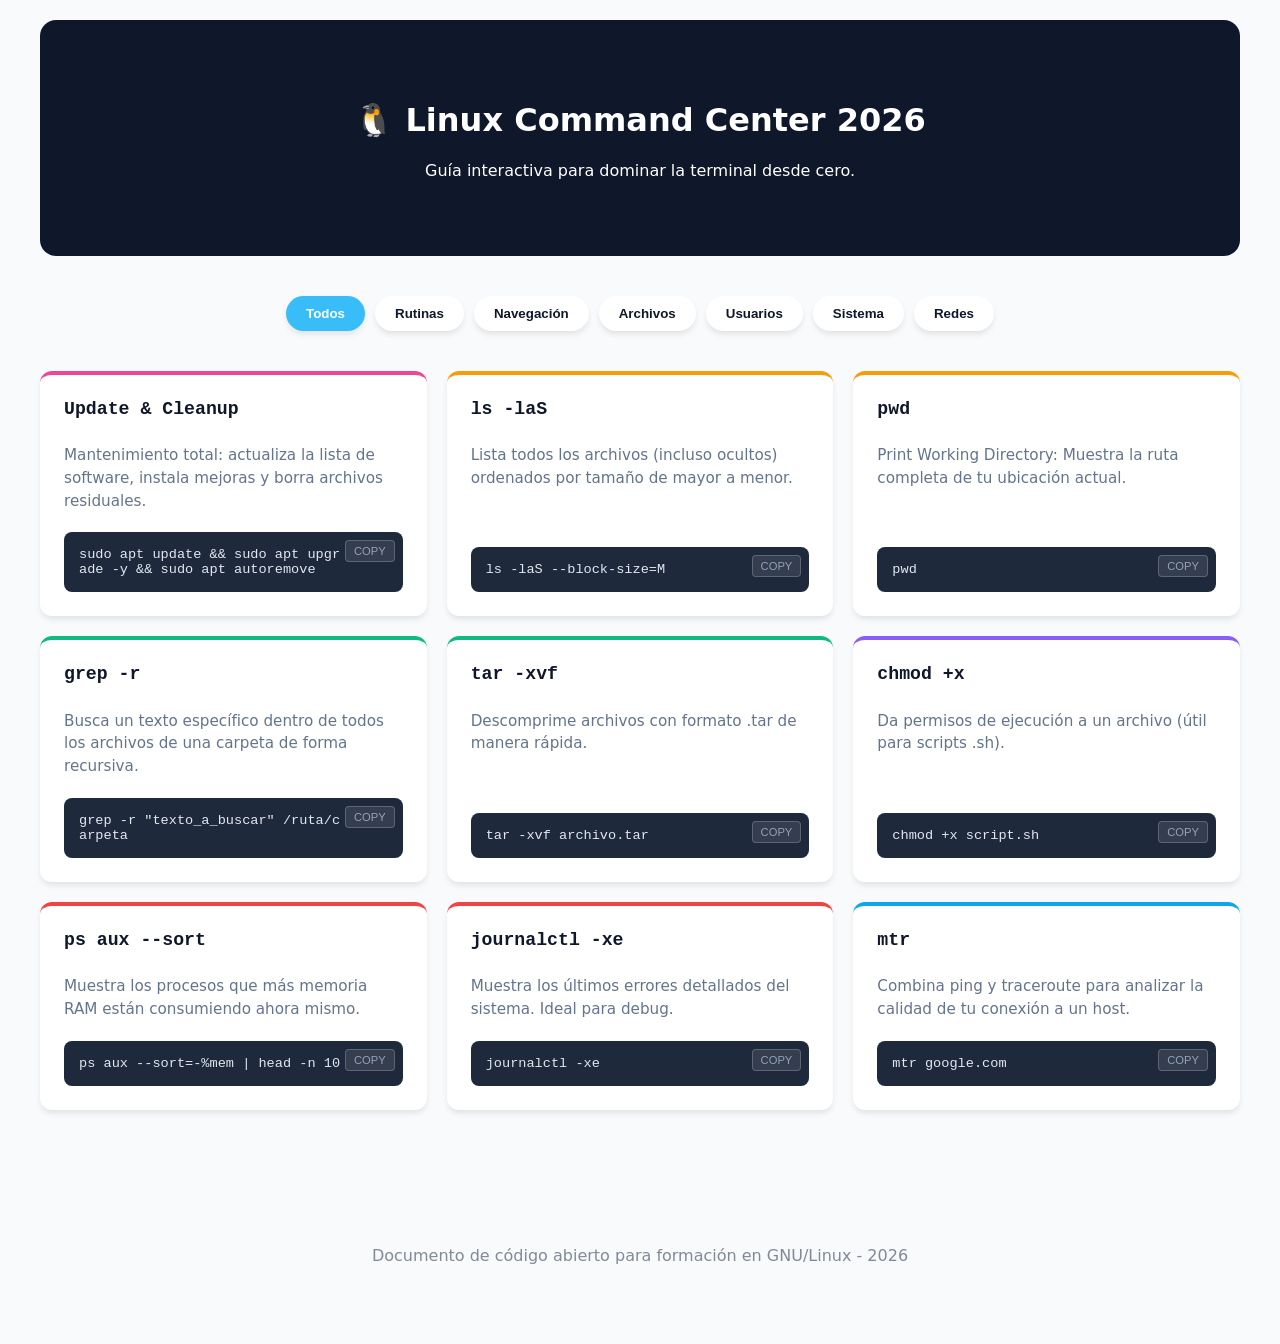
==== commit 82adb944: "agrego tutorial de linux con copy" ====
--- a/linux.html
+++ b/linux.html
@@ -3,221 +3,235 @@
 <head>
     <meta charset="UTF-8">
     <meta name="viewport" content="width=device-width, initial-scale=1.0">
-    <title>Manual Linux Interactivo 2026</title>
+    <title>Manual Linux Pro 2026</title>
     <style>
         :root {
-            --primary: #1a1c2c;
-            --accent: #4a90e2;
-            --bg: #f0f2f5;
-            --white: #ffffff;
-            --code-bg: #1e1e1e;
-            --nav-color: #e67e22;
-            --file-color: #27ae60;
-            --user-color: #9b59b6;
-            --sys-color: #e74c3c;
-            --net-color: #2980b9;
-            --routine-color: #f1c40f;
-        }
-
-        body { font-family: 'Segoe UI', sans-serif; background-color: var(--bg); margin: 0; padding: 20px; color: #333; }
+            --primary: #0f172a;
+            --accent: #38bdf8;
+            --bg: #f8fafc;
+            --card-bg: #ffffff;
+            --code-bg: #1e293b;
+            --text-main: #334155;
+            /* Colores de categorías */
+            --c-nav: #f59e0b;
+            --c-file: #10b981;
+            --c-user: #8b5cf6;
+            --c-sys: #ef4444;
+            --c-net: #0ea5e9;
+            --c-routine: #ec4899;
+        }
+
+        body { font-family: 'Inter', system-ui, sans-serif; background-color: var(--bg); color: var(--text-main); margin: 0; padding: 20px; }
         .container { max-width: 1200px; margin: 0 auto; }
         
         header { 
-            text-align: center; padding: 40px; background: linear-gradient(135deg, var(--primary), #4a4e69); 
-            color: white; border-radius: 15px; margin-bottom: 30px;
-        }
-
-        .category-nav { display: flex; flex-wrap: wrap; gap: 8px; justify-content: center; margin-bottom: 30px; position: sticky; top: 15px; z-index: 1000; }
+            text-align: center; padding: 60px 20px; background: var(--primary); 
+            color: white; border-radius: 16px; margin-bottom: 40px;
+        }
+
+        .category-nav { display: flex; flex-wrap: wrap; gap: 10px; justify-content: center; margin-bottom: 40px; position: sticky; top: 10px; z-index: 100; }
         
         .btn-tab {
-            padding: 10px 18px; border: none; background: var(--white); color: var(--primary); 
-            border-radius: 8px; cursor: pointer; font-weight: 600; box-shadow: 0 4px 6px rgba(0,0,0,0.05); transition: 0.2s;
+            padding: 10px 20px; border: none; background: var(--card-bg); color: var(--primary); 
+            border-radius: 30px; cursor: pointer; font-weight: 600; box-shadow: 0 4px 6px -1px rgba(0,0,0,0.1); transition: 0.2s;
         }
 
         .btn-tab.active { background: var(--accent); color: white; }
 
-        .command-grid { display: grid; grid-template-columns: repeat(auto-fill, minmax(340px, 1fr)); gap: 15px; }
+        .command-grid { display: grid; grid-template-columns: repeat(auto-fill, minmax(350px, 1fr)); gap: 20px; }
         
         .command-card {
-            background: var(--white); padding: 20px; border-radius: 12px; border-left: 6px solid #ccc;
-            display: flex; flex-direction: column; transition: 0.3s;
-        }
-
-        .command-card.nav { border-left-color: var(--nav-color); }
-        .command-card.file { border-left-color: var(--file-color); }
-        .command-card.user { border-left-color: var(--user-color); }
-        .command-card.sys { border-left-color: var(--sys-color); }
-        .command-card.net { border-left-color: var(--net-color); }
-        .command-card.routine { border-left-color: var(--routine-color); background: #fffef2; }
-
-        .command-card h3 { margin: 0 0 10px 0; font-family: monospace; }
-        .desc { font-size: 0.9em; margin-bottom: 12px; color: #555; flex-grow: 1; }
-        
-        /* Contenedor de código con botón */
-        .code-box {
+            background: var(--card-bg); padding: 24px; border-radius: 12px; border-top: 4px solid #cbd5e1;
+            box-shadow: 0 4px 6px -1px rgba(0,0,0,0.1); display: flex; flex-direction: column;
+        }
+
+        /* Colores Dinámicos */
+        .command-card.nav { border-top-color: var(--c-nav); }
+        .command-card.file { border-top-color: var(--c-file); }
+        .command-card.user { border-top-color: var(--c-user); }
+        .command-card.sys { border-top-color: var(--c-sys); }
+        .command-card.net { border-top-color: var(--c-net); }
+        .command-card.routine { border-top-color: var(--c-routine); }
+
+        .command-card h3 { margin: 0 0 10px 0; font-family: monospace; font-size: 1.4em; color: var(--primary); }
+        .desc { font-size: 0.95em; line-height: 1.5; color: #64748b; margin-bottom: 20px; flex-grow: 1; }
+
+        /* Bloque de Código Profesional */
+        .code-wrapper {
+            position: relative;
             background: var(--code-bg);
-            border-radius: 6px;
-            display: flex;
-            align-items: center;
-            justify-content: space-between;
-            padding: 10px;
-            position: relative;
-        }
-
-        .syntax { 
-            color: #71e06d; 
-            font-size: 0.85em; 
-            font-family: 'Courier New', monospace; 
-            overflow-x: auto;
-            white-space: nowrap;
-            margin-right: 10px;
+            border-radius: 8px;
+            padding: 15px;
+            margin-top: auto;
+        }
+
+        .syntax {
+            color: #e2e8f0;
+            font-family: 'Fira Code', 'Courier New', monospace;
+            font-size: 0.85em;
+            white-space: pre-wrap;
+            word-break: break-all;
+            padding-right: 40px; /* Espacio para el botón */
         }
 
         .copy-btn {
-            background: #444;
-            color: #fff;
-            border: none;
-            padding: 5px 10px;
+            position: absolute;
+            top: 8px;
+            right: 8px;
+            background: rgba(255, 255, 255, 0.1);
+            border: 1px solid rgba(255, 255, 255, 0.2);
+            color: #94a3b8;
+            padding: 4px 8px;
             border-radius: 4px;
+            font-size: 0.7em;
             cursor: pointer;
-            font-size: 0.75em;
             transition: 0.2s;
-            flex-shrink: 0;
-        }
-
-        .copy-btn:hover { background: #666; }
-        .copy-btn.copied { background: #27ae60; }
-
-        footer { text-align: center; margin-top: 50px; padding: 20px; color: #999; }
+            text-transform: uppercase;
+        }
+
+        .copy-btn:hover { background: rgba(255, 255, 255, 0.2); color: white; }
+        .copy-btn.copied { background: var(--c-file); color: white; border-color: var(--c-file); }
+
+        footer { text-align: center; margin-top: 80px; padding: 40px; opacity: 0.6; }
     </style>
 </head>
 <body>
 
 <div class="container">
     <header>
-        <h1>🐧 Linux Interactivo 2026</h1>
-        <p>Copia comandos con un clic y pégalos en tu terminal (Shift + Insert).</p>
+        <h1>🐧 Linux Command Center 2026</h1>
+        <p>Guía interactiva para dominar la terminal desde cero.</p>
     </header>
 
     <nav class="category-nav">
         <button class="btn-tab active" onclick="filterSelection('all')">Todos</button>
-        <button class="btn-tab" onclick="filterSelection('routine')">⭐ Rutinas</button>
-        <button class="btn-tab" onclick="filterSelection('nav')">📍 Navegación</button>
-        <button class="btn-tab" onclick="filterSelection('file')">📂 Archivos</button>
-        <button class="btn-tab" onclick="filterSelection('user')">🔑 Usuarios</button>
-        <button class="btn-tab" onclick="filterSelection('sys')">⚙️ Sistema</button>
-        <button class="btn-tab" onclick="filterSelection('net')">🌐 Redes</button>
+        <button class="btn-tab" onclick="filterSelection('routine')">Rutinas</button>
+        <button class="btn-tab" onclick="filterSelection('nav')">Navegación</button>
+        <button class="btn-tab" onclick="filterSelection('file')">Archivos</button>
+        <button class="btn-tab" onclick="filterSelection('user')">Usuarios</button>
+        <button class="btn-tab" onclick="filterSelection('sys')">Sistema</button>
+        <button class="btn-tab" onclick="filterSelection('net')">Redes</button>
     </nav>
 
     <div class="command-grid">
         
         <div class="command-card routine">
-            <h3>Actualizar Sistema</h3>
-            <p class="desc">Actualiza repositorios y software instalado.</p>
-            <div class="code-box">
-                <div class="syntax">sudo apt update && sudo apt upgrade -y</div>
-                <button class="copy-btn" onclick="copyCode(this)">Copiar</button>
-            </div>
-        </div>
-
-        <div class="command-card routine">
-            <h3>Limpiar Basura</h3>
-            <p class="desc">Elimina archivos temporales y paquetes huérfanos.</p>
-            <div class="code-box">
-                <div class="syntax">sudo apt autoremove && sudo apt autoclean</div>
-                <button class="copy-btn" onclick="copyCode(this)">Copiar</button>
+            <h3>Update & Cleanup</h3>
+            <p class="desc">Mantenimiento total: actualiza la lista de software, instala mejoras y borra archivos residuales.</p>
+            <div class="code-wrapper">
+                <div class="syntax">sudo apt update && sudo apt upgrade -y && sudo apt autoremove</div>
+                <button class="copy-btn" onclick="copyCode(this)">Copy</button>
             </div>
         </div>
 
         <div class="command-card nav">
-            <h3>Listar Detallado</h3>
-            <p class="desc">Muestra archivos con permisos, dueño y tamaño legible.</p>
-            <div class="code-box">
-                <div class="syntax">ls -lah</div>
-                <button class="copy-btn" onclick="copyCode(this)">Copiar</button>
+            <h3>ls -laS</h3>
+            <p class="desc">Lista todos los archivos (incluso ocultos) ordenados por tamaño de mayor a menor.</p>
+            <div class="code-wrapper">
+                <div class="syntax">ls -laS --block-size=M</div>
+                <button class="copy-btn" onclick="copyCode(this)">Copy</button>
             </div>
         </div>
 
         <div class="command-card nav">
-            <h3>Buscar Archivo</h3>
-            <p class="desc">Busca un archivo por nombre en el directorio actual.</p>
-            <div class="code-box">
-                <div class="syntax">find . -name "archivo.txt"</div>
-                <button class="copy-btn" onclick="copyCode(this)">Copiar</button>
+            <h3>pwd</h3>
+            <p class="desc">Print Working Directory: Muestra la ruta completa de tu ubicación actual.</p>
+            <div class="code-wrapper">
+                <div class="syntax">pwd</div>
+                <button class="copy-btn" onclick="copyCode(this)">Copy</button>
+            </div>
+        </div>
+
+        <div class="command-card file">
+            <h3>grep -r</h3>
+            <p class="desc">Busca un texto específico dentro de todos los archivos de una carpeta de forma recursiva.</p>
+            <div class="code-wrapper">
+                <div class="syntax">grep -r "texto_a_buscar" /ruta/carpeta</div>
+                <button class="copy-btn" onclick="copyCode(this)">Copy</button>
+            </div>
+        </div>
+
+        <div class="command-card file">
+            <h3>tar -xvf</h3>
+            <p class="desc">Descomprime archivos con formato .tar de manera rápida.</p>
+            <div class="code-wrapper">
+                <div class="syntax">tar -xvf archivo.tar</div>
+                <button class="copy-btn" onclick="copyCode(this)">Copy</button>
+            </div>
+        </div>
+
+        <div class="command-card user">
+            <h3>chmod +x</h3>
+            <p class="desc">Da permisos de ejecución a un archivo (útil para scripts .sh).</p>
+            <div class="code-wrapper">
+                <div class="syntax">chmod +x script.sh</div>
+                <button class="copy-btn" onclick="copyCode(this)">Copy</button>
             </div>
         </div>
 
         <div class="command-card sys">
-            <h3>Espacio en Disco</h3>
-            <p class="desc">Muestra el uso de particiones en formato humano (GB/MB).</p>
-            <div class="code-box">
-                <div class="syntax">df -h</div>
-                <button class="copy-btn" onclick="copyCode(this)">Copiar</button>
+            <h3>ps aux --sort</h3>
+            <p class="desc">Muestra los procesos que más memoria RAM están consumiendo ahora mismo.</p>
+            <div class="code-wrapper">
+                <div class="syntax">ps aux --sort=-%mem | head -n 10</div>
+                <button class="copy-btn" onclick="copyCode(this)">Copy</button>
             </div>
         </div>
 
         <div class="command-card sys">
-            <h3>Memoria RAM</h3>
-            <p class="desc">Muestra memoria libre y usada en Megabytes.</p>
-            <div class="code-box">
-                <div class="syntax">free -m</div>
-                <button class="copy-btn" onclick="copyCode(this)">Copiar</button>
+            <h3>journalctl -xe</h3>
+            <p class="desc">Muestra los últimos errores detallados del sistema. Ideal para debug.</p>
+            <div class="code-wrapper">
+                <div class="syntax">journalctl -xe</div>
+                <button class="copy-btn" onclick="copyCode(this)">Copy</button>
             </div>
         </div>
 
         <div class="command-card net">
-            <h3>Mi IP Pública</h3>
-            <p class="desc">Consulta rápidamente qué IP ve internet.</p>
-            <div class="code-box">
-                <div class="syntax">curl ifconfig.me</div>
-                <button class="copy-btn" onclick="copyCode(this)">Copiar</button>
+            <h3>mtr</h3>
+            <p class="desc">Combina ping y traceroute para analizar la calidad de tu conexión a un host.</p>
+            <div class="code-wrapper">
+                <div class="syntax">mtr google.com</div>
+                <button class="copy-btn" onclick="copyCode(this)">Copy</button>
             </div>
         </div>
 
     </div>
 
     <footer>
-        <p>&copy; 2026 - Guía de Comandos para Alumnos de Programación</p>
+        <p>Documento de código abierto para formación en GNU/Linux - 2026</p>
     </footer>
 </div>
 
 <script>
-    // Función para copiar al portapapeles
     function copyCode(button) {
-        // Obtenemos el texto del div "syntax" que está al lado del botón
-        const code = button.previousElementSibling.innerText;
-        
-        navigator.clipboard.writeText(code).then(() => {
-            // Cambio visual de éxito
-            const originalText = button.innerText;
-            button.innerText = "¡Copiado!";
+        const text = button.previousElementSibling.innerText;
+        navigator.clipboard.writeText(text).then(() => {
+            button.innerText = "COPIED!";
             button.classList.add("copied");
-            
-            // Revertir después de 2 segundos
             setTimeout(() => {
-                button.innerText = originalText;
+                button.innerText = "COPY";
                 button.classList.remove("copied");
             }, 2000);
         });
     }
 
-    // Función para filtrar categorías
     function filterSelection(category) {
-        const cards = document.getElementsByClassName("command-card");
-        const buttons = document.getElementsByClassName("btn-tab");
-        
-        for (let btn of buttons) {
+        const cards = document.querySelectorAll(".command-card");
+        const buttons = document.querySelectorAll(".btn-tab");
+        
+        buttons.forEach(btn => {
             btn.classList.remove("active");
-            if (btn.getAttribute('onclick').includes(category)) btn.classList.add("active");
-        }
-
-        for (let card of cards) {
+            if(btn.getAttribute('onclick').includes(category)) btn.classList.add("active");
+        });
+
+        cards.forEach(card => {
             if (category === "all" || card.classList.contains(category)) {
                 card.style.display = "flex";
             } else {
                 card.style.display = "none";
             }
-        }
+        });
     }
 </script>
 
